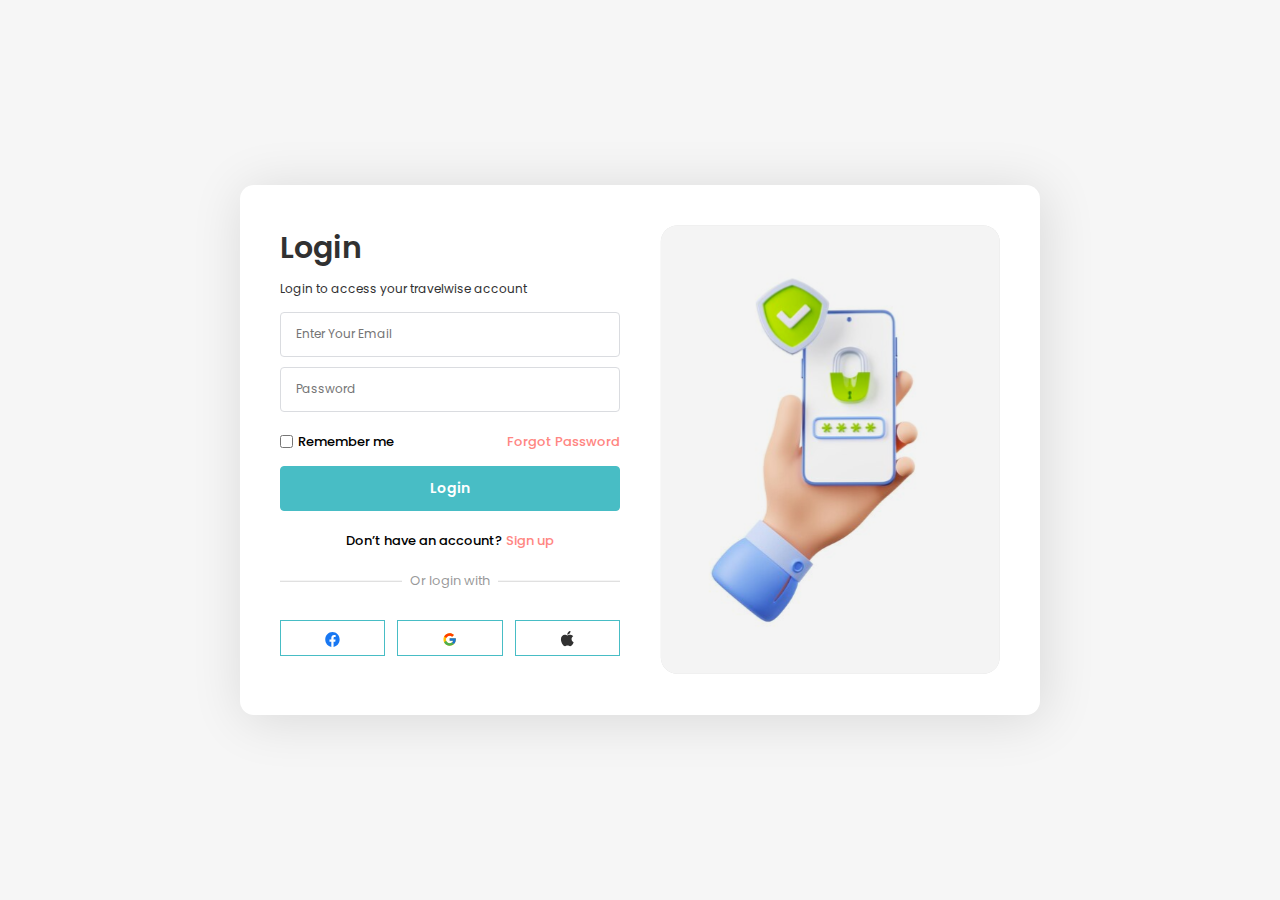
==== index.html @ 4e914040 "html up" ====
<!DOCTYPE html>
<html lang="en">

<head>
    <meta charset="UTF-8">
    <meta name="viewport" content="width=device-width, initial-scale=1.0">
    <title>Login</title>

    <!-- FONT FAMILY LINK -->
    <link rel="stylesheet" href="./assets/fonts/stylesheet.css">

    <!-- CUSTOM CSS LINK -->
    <link rel="stylesheet" href="./assets/css/style.css">
</head>

<body class="form-body">

    <section class="form">
        <div class="form_wrapper">

            <div class="form_col">
                <h5>Login</h5>
                <p>Login to access your travelwise account</p>

                <form name="loginform" method="post" onsubmit="return validateform()">
                    <div class="form_input">

                        <input type="email" name="email" placeholder="Enter Your Email">
                        <input type="password" name="password" placeholder="Password">

                    </div>

                    <div class="form_checkbox">
                        <label for=""><input type="checkbox">Remember me</label>
                        <a href="">Forgot Password</a>
                    </div>

                    <button type="submit" value="login">Login</button>
                </form>
                <h6>Don’t have an account? <a href="register.html">Sign up</a></h6>
                <span class="or">Or login with</span>

                <ul class="form_social-links">
                    <li>
                        <a href=""><img src="./assets/images/login/facebook.svg" alt=""></a>
                    </li>

                    <li>
                        <a href=""><img src="./assets/images/login/google.svg" alt=""></a>
                    </li>

                    <li>
                        <a href=""><img src="./assets/images/login/apple.svg" alt=""></a>
                    </li>
                </ul>
            </div>

            <div class="form_col">
                <img class="vector" src="./assets/images/login/Rectangle 20.svg" alt="">
            </div>
        </div>
    </section>










    <!-- BUNDILE JS -->
    <script src="./assets/javascript/script.js"></script>

    <!-- CUSTOM JAVASCRIPT LINK -->
    <script src="./assets/javascript/script.js"></script>

</body>

</html>
---- assets/fonts/stylesheet.css ----
@font-face {
    font-family: 'Poppins';
    src: url('Poppins-Black.woff2') format('woff2'),
        url('Poppins-Black.woff') format('woff');
    font-weight: 900;
    font-style: normal;
    font-display: swap;
}

@font-face {
    font-family: 'Poppins';
    src: url('Poppins-LightItalic.woff2') format('woff2'),
        url('Poppins-LightItalic.woff') format('woff');
    font-weight: 300;
    font-style: italic;
    font-display: swap;
}

@font-face {
    font-family: 'Poppins';
    src: url('Poppins-Italic.woff2') format('woff2'),
        url('Poppins-Italic.woff') format('woff');
    font-weight: normal;
    font-style: italic;
    font-display: swap;
}

@font-face {
    font-family: 'Poppins';
    src: url('Poppins-BlackItalic.woff2') format('woff2'),
        url('Poppins-BlackItalic.woff') format('woff');
    font-weight: 900;
    font-style: italic;
    font-display: swap;
}

@font-face {
    font-family: 'Poppins';
    src: url('Poppins-MediumItalic.woff2') format('woff2'),
        url('Poppins-MediumItalic.woff') format('woff');
    font-weight: 500;
    font-style: italic;
    font-display: swap;
}

@font-face {
    font-family: 'Poppins';
    src: url('Poppins-ExtraBoldItalic.woff2') format('woff2'),
        url('Poppins-ExtraBoldItalic.woff') format('woff');
    font-weight: bold;
    font-style: italic;
    font-display: swap;
}

@font-face {
    font-family: 'Poppins';
    src: url('Poppins-Bold.woff2') format('woff2'),
        url('Poppins-Bold.woff') format('woff');
    font-weight: bold;
    font-style: normal;
    font-display: swap;
}

@font-face {
    font-family: 'Poppins';
    src: url('Poppins-BoldItalic.woff2') format('woff2'),
        url('Poppins-BoldItalic.woff') format('woff');
    font-weight: bold;
    font-style: italic;
    font-display: swap;
}

@font-face {
    font-family: 'Poppins';
    src: url('Poppins-ExtraLightItalic.woff2') format('woff2'),
        url('Poppins-ExtraLightItalic.woff') format('woff');
    font-weight: 200;
    font-style: italic;
    font-display: swap;
}

@font-face {
    font-family: 'Poppins';
    src: url('Poppins-ExtraBold.woff2') format('woff2'),
        url('Poppins-ExtraBold.woff') format('woff');
    font-weight: bold;
    font-style: normal;
    font-display: swap;
}

@font-face {
    font-family: 'Poppins';
    src: url('Poppins-ExtraLight.woff2') format('woff2'),
        url('Poppins-ExtraLight.woff') format('woff');
    font-weight: 200;
    font-style: normal;
    font-display: swap;
}

@font-face {
    font-family: 'Poppins';
    src: url('Poppins-Light.woff2') format('woff2'),
        url('Poppins-Light.woff') format('woff');
    font-weight: 300;
    font-style: normal;
    font-display: swap;
}

@font-face {
    font-family: 'Poppins';
    src: url('Poppins-Medium.woff2') format('woff2'),
        url('Poppins-Medium.woff') format('woff');
    font-weight: 500;
    font-style: normal;
    font-display: swap;
}

@font-face {
    font-family: 'Poppins';
    src: url('Poppins-Regular.woff2') format('woff2'),
        url('Poppins-Regular.woff') format('woff');
    font-weight: normal;
    font-style: normal;
    font-display: swap;
}

@font-face {
    font-family: 'Poppins';
    src: url('Poppins-Thin.woff2') format('woff2'),
        url('Poppins-Thin.woff') format('woff');
    font-weight: 100;
    font-style: normal;
    font-display: swap;
}

@font-face {
    font-family: 'Poppins';
    src: url('Poppins-SemiBoldItalic.woff2') format('woff2'),
        url('Poppins-SemiBoldItalic.woff') format('woff');
    font-weight: 600;
    font-style: italic;
    font-display: swap;
}

@font-face {
    font-family: 'Poppins';
    src: url('Poppins-ThinItalic.woff2') format('woff2'),
        url('Poppins-ThinItalic.woff') format('woff');
    font-weight: 100;
    font-style: italic;
    font-display: swap;
}

@font-face {
    font-family: 'Poppins';
    src: url('Poppins-SemiBold.woff2') format('woff2'),
        url('Poppins-SemiBold.woff') format('woff');
    font-weight: 600;
    font-style: normal;
    font-display: swap;
}
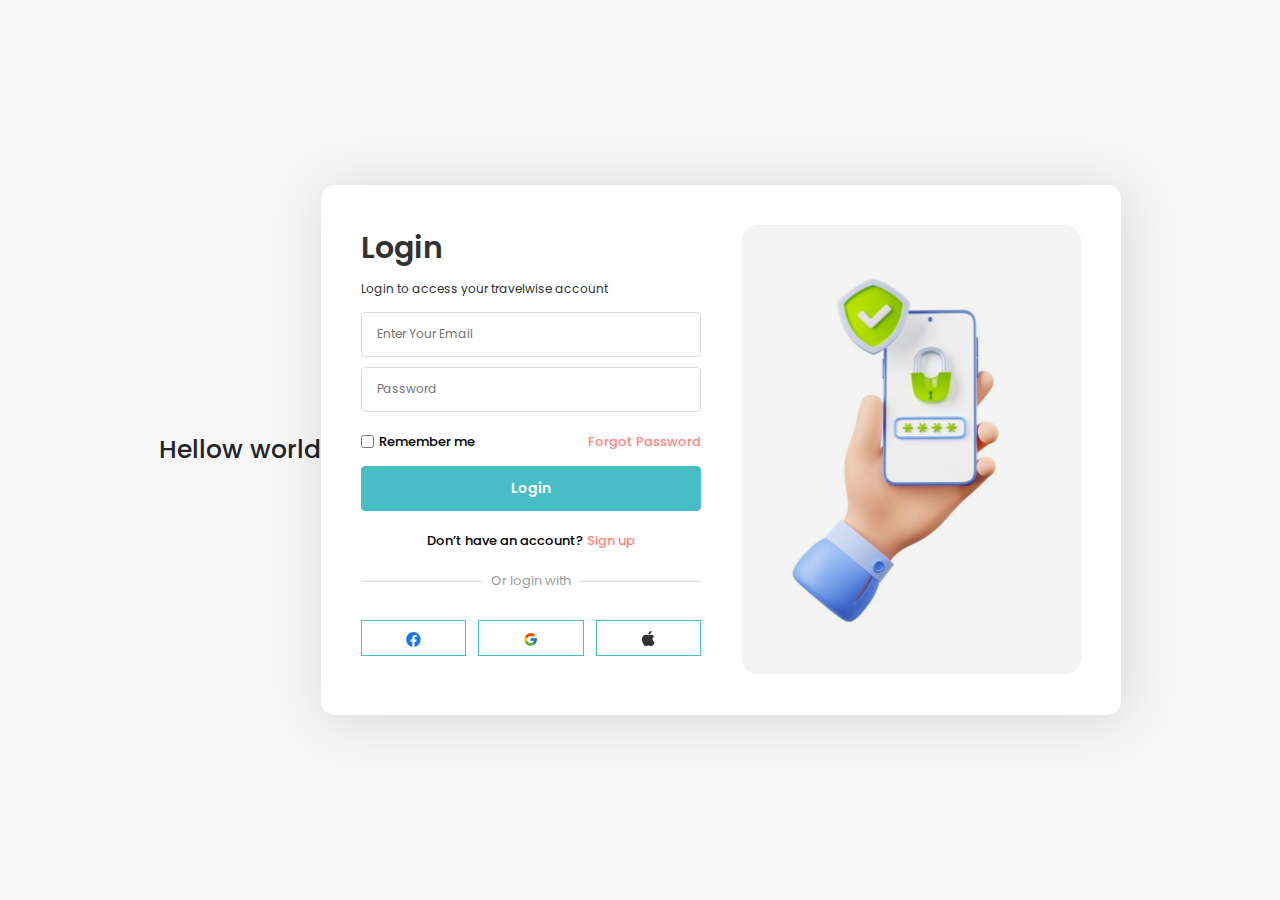
==== commit 010e5300: "html up" ====
--- a/index.html
+++ b/index.html
@@ -14,7 +14,7 @@
 </head>
 
 <body class="form-body">
-
+    <h1>Hellow world</h1>
     <section class="form">
         <div class="form_wrapper">
 
@@ -62,14 +62,6 @@
     </section>
 
 
-
-
-
-
-
-
-
-
     <!-- BUNDILE JS -->
     <script src="./assets/javascript/script.js"></script>
 
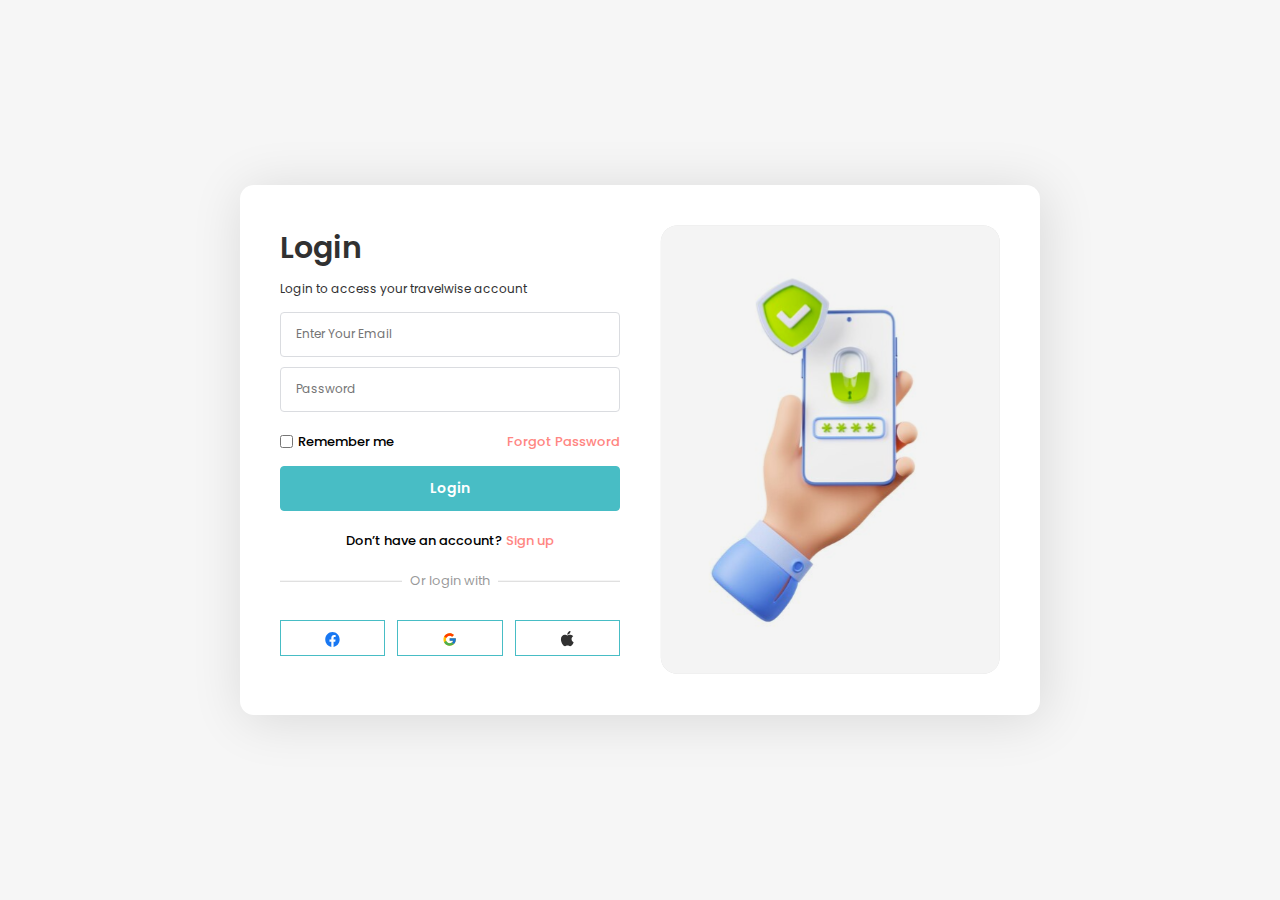
==== commit b46ee35f: "html up" ====
--- a/index.html
+++ b/index.html
@@ -14,7 +14,6 @@
 </head>
 
 <body class="form-body">
-    <h1>Hellow world</h1>
     <section class="form">
         <div class="form_wrapper">
 
